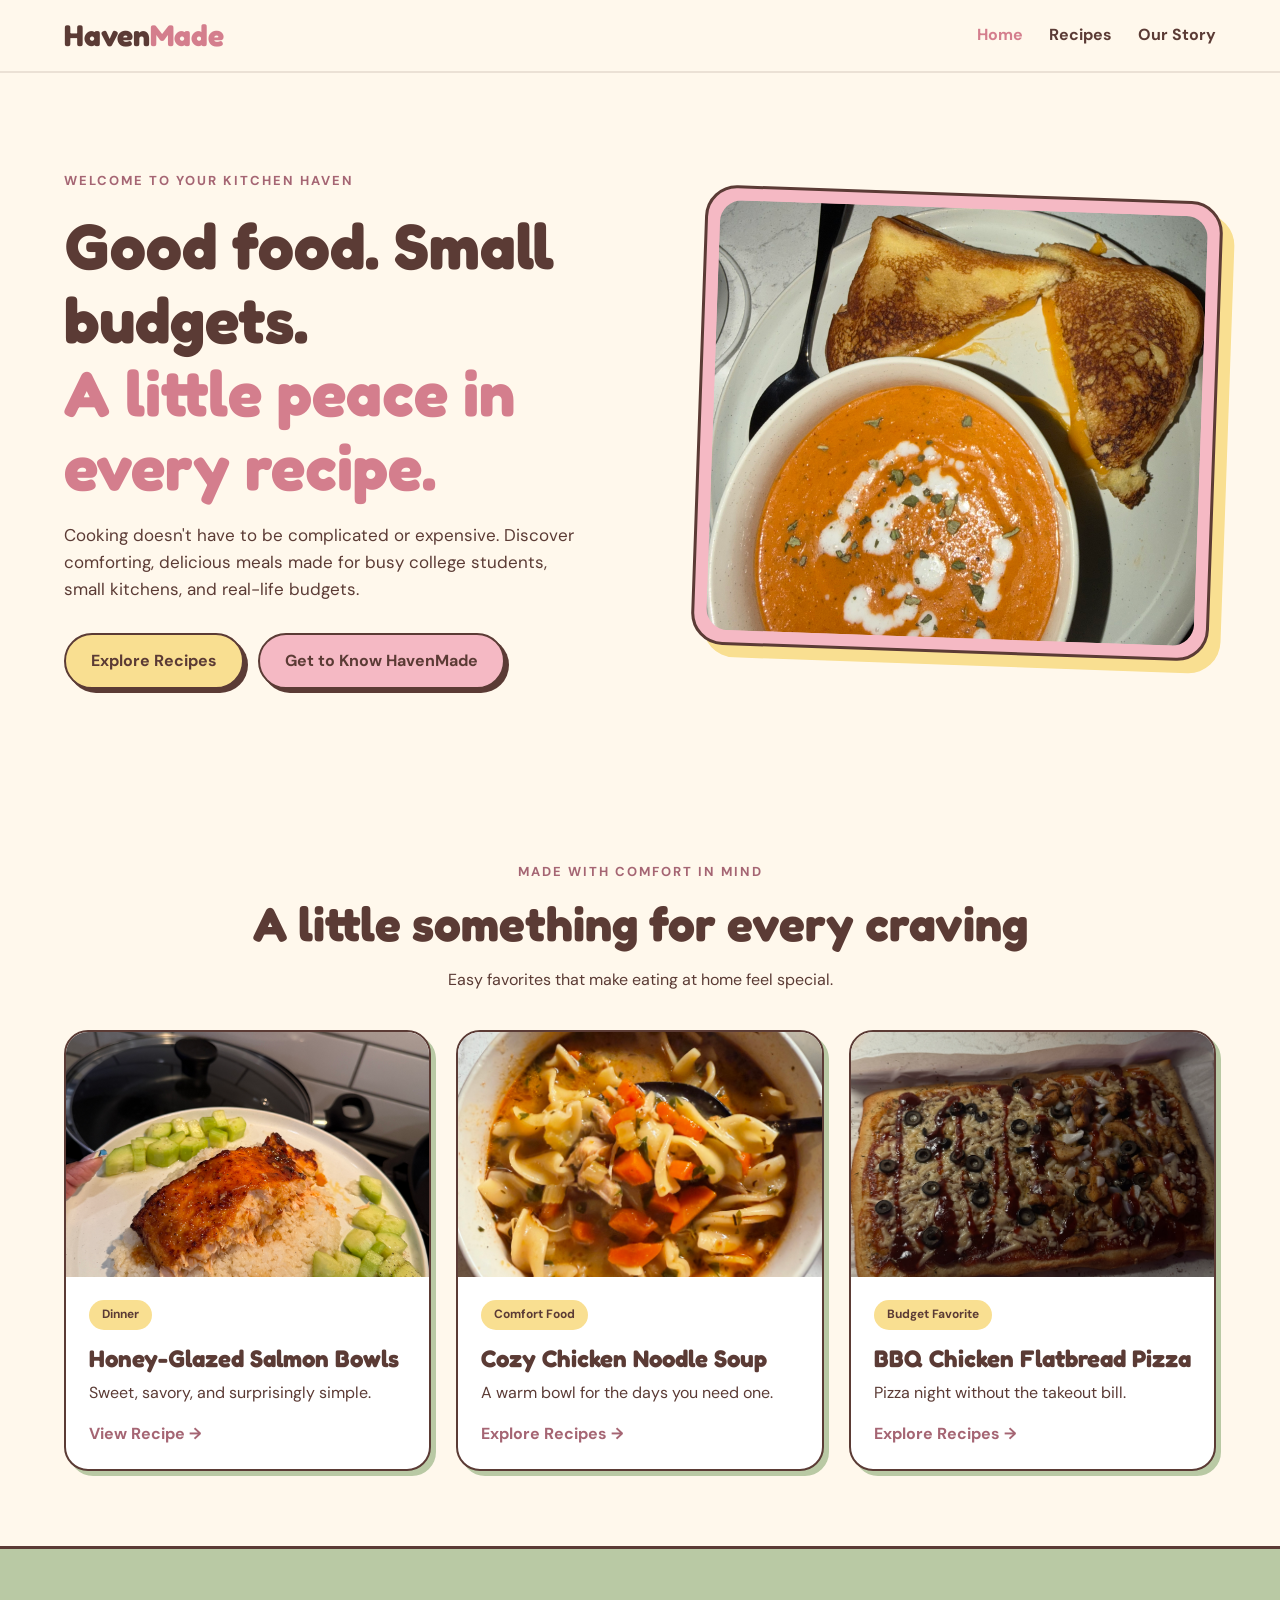
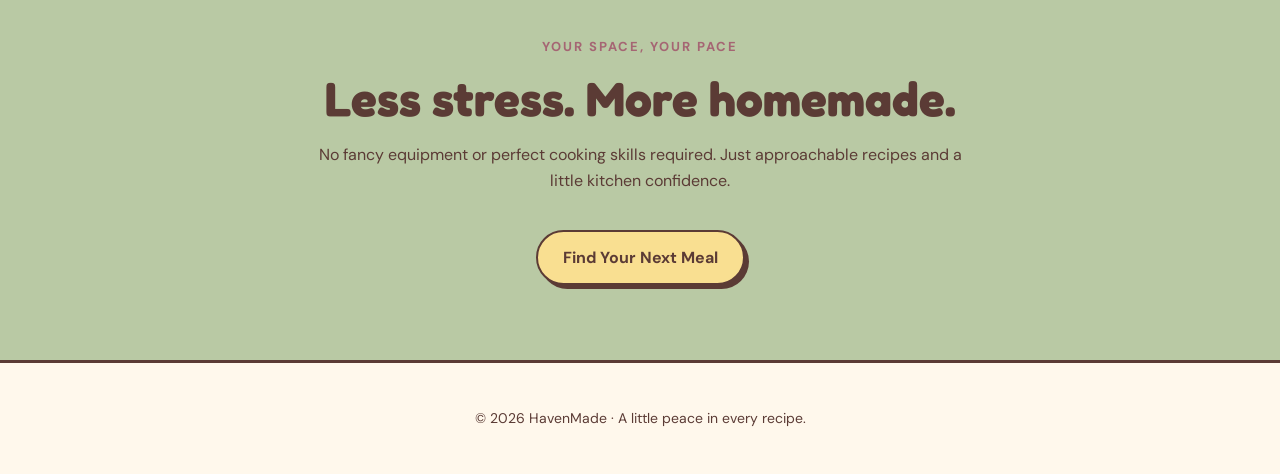
==== index.html @ dca0d2e9 "Initial HavenMade website with homepage, recipe gallery, and recipe details" ====
<!doctype html>
<html lang="en">
  <head>
    <meta charset="UTF-8" />
    <meta name="viewport" content="width=device-width, initial-scale=1.0" />
    <meta
      name="description"
      content="HavenMade: cozy, budget-friendly recipes for busy college students." />
    <title>HavenMade | Your Cozy Kitchen</title>
    <link rel="stylesheet" href="css/style.css" />
  </head>
  <body>
    <header class="site-header">
      <nav class="navbar" aria-label="Main navigation">
        <a class="logo" href="index.html">Haven<span>Made</span></a>

        <ul class="nav-links">
          <li><a href="index.html" aria-current="page">Home</a></li>
          <li><a href="recipes.html">Recipes</a></li>
          <li><a href="about.html">Our Story</a></li>
        </ul>
      </nav>
    </header>

    <main>
      <section class="hero">
        <div class="hero-content">
          <p class="eyebrow">Welcome to your kitchen haven</p>
          <h1>
            Good food. Small budgets. <em>A little peace in every recipe.</em>
          </h1>

          <p>
            Cooking doesn't have to be complicated or expensive. Discover
            comforting, delicious meals made for busy college students, small
            kitchens, and real-life budgets.
          </p>

          <div class="hero-buttons">
            <a class="btn btn-primary" href="recipes.html">Explore Recipes</a>
            <a class="btn btn-secondary" href="about.html"
              >Get to Know HavenMade</a
            >
          </div>
        </div>

        <div class="hero-image">
          <img
            src="images/tomato.jpeg"
            alt="Creamy tomato soup served with golden grilled cheese sandwiches" />
        </div>
      </section>

      <section class="featured section-container">
        <div class="section-heading">
          <p class="eyebrow">Made with comfort in mind</p>
          <h2>A little something for every craving</h2>
          <p>Easy favorites that make eating at home feel special.</p>
        </div>

        <div class="recipe-grid">
          <article class="recipe-card">
            <a href="recipe-detail.html">
              <img
                src="images/salmon.JPG"
                alt="Honey-glazed salmon served over rice with cucumbers" />
              <div class="recipe-card-content">
                <span class="recipe-tag">Dinner</span>
                <h3>Honey-Glazed Salmon Bowls</h3>
                <p>Sweet, savory, and surprisingly simple.</p>
                <span class="recipe-link">View Recipe →</span>
              </div>
            </a>
          </article>

          <article class="recipe-card">
            <a href="recipes.html">
              <img
                src="images/chickensoup.jpeg"
                alt="Homemade chicken noodle soup with carrots and noodles" />
              <div class="recipe-card-content">
                <span class="recipe-tag">Comfort Food</span>
                <h3>Cozy Chicken Noodle Soup</h3>
                <p>A warm bowl for the days you need one.</p>
                <span class="recipe-link">Explore Recipes →</span>
              </div>
            </a>
          </article>

          <article class="recipe-card">
            <a href="recipes.html">
              <img
                src="images/pizza.JPG"
                alt="Homemade barbecue chicken flatbread pizza" />
              <div class="recipe-card-content">
                <span class="recipe-tag">Budget Favorite</span>
                <h3>BBQ Chicken Flatbread Pizza</h3>
                <p>Pizza night without the takeout bill.</p>
                <span class="recipe-link">Explore Recipes →</span>
              </div>
            </a>
          </article>
        </div>
      </section>

      <section class="comfort-banner">
        <div class="section-container">
          <p class="eyebrow">Your space, your pace</p>
          <h2>Less stress. More homemade.</h2>
          <p>
            No fancy equipment or perfect cooking skills required. Just
            approachable recipes and a little kitchen confidence.
          </p>
          <a class="btn btn-primary" href="recipes.html">Find Your Next Meal</a>
        </div>
      </section>
    </main>

    <footer class="site-footer">
      <p>© 2026 HavenMade · A little peace in every recipe.</p>
    </footer>
  </body>
</html>
---- css/style.css ----
@import url("https://fonts.googleapis.com/css2?family=DM+Sans:wght@400;500;600;700&family=Fredoka:wght@400;500;600;700&display=swap");

:root {
  --cream: #fff8ec;
  --butter: #f9df91;
  --pink: #f5b9c4;
  --sage: #b9c9a4;
  --cocoa: #5b3b35;
  --rose: #d47e8d;
  --white: #ffffff;
}

* {
  box-sizing: border-box;
}

html {
  scroll-behavior: smooth;
}

body {
  margin: 0;
  background: var(--cream);
  color: var(--cocoa);
  font-family: "DM Sans", sans-serif;
  line-height: 1.6;
}

h1,
h2,
h3,
.logo {
  font-family: "Fredoka", sans-serif;
  line-height: 1.15;
}

a {
  color: inherit;
  text-decoration: none;
}

img {
  display: block;
  width: 100%;
}

.site-header {
  background: var(--cream);
  border-bottom: 2px solid rgba(91, 59, 53, 0.12);
  position: sticky;
  top: 0;
  z-index: 10;
}

.navbar {
  max-width: 1200px;
  margin: auto;
  padding: 18px 24px;
  display: flex;
  justify-content: space-between;
  align-items: center;
  gap: 20px;
}

.logo {
  font-size: 30px;
  font-weight: 700;
}

.logo span {
  color: var(--rose);
}

.nav-links {
  display: flex;
  gap: 26px;
  list-style: none;
  padding: 0;
  margin: 0;
  font-weight: 700;
}

.nav-links a {
  transition: color 0.25s ease;
}

.nav-links a:hover,
.nav-links a[aria-current="page"] {
  color: var(--rose);
}

.hero {
  max-width: 1200px;
  margin: auto;
  padding: 85px 24px;
  display: grid;
  grid-template-columns: 1.1fr 1fr;
  align-items: center;
  gap: 65px;
}

.eyebrow {
  font-size: 13px;
  font-weight: 700;
  text-transform: uppercase;
  letter-spacing: 2px;
  color: #a56573;
}

.hero h1 {
  font-size: clamp(40px, 5vw, 70px);
  margin: 18px 0;
}

.hero h1 em {
  display: block;
  color: var(--rose);
  font-style: normal;
}

.hero-content > p:not(.eyebrow) {
  max-width: 520px;
  font-size: 17px;
}

.hero-buttons {
  display: flex;
  flex-wrap: wrap;
  gap: 14px;
  margin-top: 30px;
}

.btn {
  display: inline-block;
  padding: 13px 25px;
  border: 2px solid var(--cocoa);
  border-radius: 100px;
  font-weight: 700;
  text-align: center;
  box-shadow: 4px 4px 0 var(--cocoa);
  transition:
    transform 0.25s ease,
    box-shadow 0.25s ease,
    background-color 0.25s ease;
}

.btn:hover {
  transform: translateY(-4px);
  box-shadow: 4px 8px 0 var(--cocoa);
}

.btn-primary {
  background: var(--butter);
}

.btn-secondary {
  background: var(--pink);
}

.hero-image {
  position: relative;
  padding: 12px;
  border: 3px solid var(--cocoa);
  border-radius: 32px;
  background: var(--pink);
  transform: rotate(2deg);
  box-shadow: 12px 12px 0 var(--butter);
  animation: gentle-float 5s ease-in-out infinite;
}

.hero-image img {
  height: 430px;
  object-fit: cover;
  border-radius: 22px;
}

.section-container {
  max-width: 1200px;
  margin: auto;
  padding: 75px 24px;
}

.section-heading {
  text-align: center;
  margin-bottom: 38px;
}

.section-heading h2,
.comfort-banner h2 {
  font-size: clamp(32px, 4vw, 48px);
  margin: 10px 0;
}

.recipe-grid {
  display: grid;
  grid-template-columns: repeat(3, 1fr);
  gap: 25px;
}

.recipe-card {
  background: white;
  border: 2px solid var(--cocoa);
  border-radius: 24px;
  overflow: hidden;
  box-shadow: 5px 5px 0 var(--sage);
  transition:
    transform 0.3s ease,
    box-shadow 0.3s ease;
}

.recipe-card:hover {
  transform: translateY(-8px) rotate(-1deg);
  box-shadow: 9px 12px 0 var(--pink);
}

.recipe-card img {
  height: 245px;
  object-fit: cover;
  transition: transform 0.35s ease;
}

.recipe-card:hover img {
  transform: scale(1.04);
}

.recipe-card-content {
  padding: 23px;
}

.recipe-tag {
  display: inline-block;
  padding: 5px 13px;
  background: var(--butter);
  border-radius: 100px;
  font-size: 12px;
  font-weight: 700;
}

.recipe-card h3 {
  font-size: 24px;
  margin: 15px 0 8px;
}

.recipe-card p {
  margin: 0 0 15px;
}

.recipe-link {
  font-weight: 700;
  color: #a56573;
}

.comfort-banner {
  background: var(--sage);
  text-align: center;
  border-top: 3px solid var(--cocoa);
  border-bottom: 3px solid var(--cocoa);
}

.comfort-banner .section-container {
  max-width: 720px;
}

.comfort-banner .btn {
  margin-top: 20px;
}

.site-footer {
  text-align: center;
  padding: 30px 20px;
  font-size: 14px;
}

a:focus-visible {
  outline: 3px solid #a56573;
  outline-offset: 5px;
}

/* Gentle, cozy animation */
@keyframes gentle-float {
  0%,
  100% {
    transform: translateY(0) rotate(2deg);
  }
  50% {
    transform: translateY(-10px) rotate(1deg);
  }
}

/* Tablet layout */
@media (max-width: 900px) {
  .hero {
    grid-template-columns: 1fr;
    gap: 35px;
    padding-top: 55px;
  }

  .hero-image img {
    height: 350px;
  }

  .recipe-grid {
    grid-template-columns: repeat(2, 1fr);
  }
}

/* Phone layout */
@media (max-width: 600px) {
  .navbar {
    flex-direction: column;
    gap: 12px;
  }

  .nav-links {
    gap: 18px;
    font-size: 14px;
  }

  .hero {
    padding: 45px 20px 60px;
  }

  .hero-image img {
    height: 270px;
  }

  .recipe-grid {
    grid-template-columns: 1fr;
  }

  .section-container {
    padding: 55px 20px;
  }

  .hero-buttons {
    flex-direction: column;
  }
}

/* Accessibility: respect reduced-motion settings */
@media (prefers-reduced-motion: reduce) {
  *,
  *::before,
  *::after {
    animation: none !important;
    transition: none !important;
    scroll-behavior: auto !important;
  }
}

/* Recipes page */
.recipes-intro {
  text-align: center;
  padding-top: 85px;
  padding-bottom: 30px;
  animation: fade-in-up 0.8s ease both;
}

.recipes-intro h1 {
  font-size: clamp(42px, 6vw, 76px);
  color: var(--rose);
  margin: 12px 0 18px;
}

.recipes-intro > p:last-child {
  max-width: 620px;
  margin: 0 auto;
  font-size: 18px;
}

.recipe-collection {
  padding-top: 35px;
}

.recipe-collection .recipe-card:nth-child(2) .recipe-tag,
.recipe-collection .recipe-card:nth-child(5) .recipe-tag {
  background: var(--pink);
}

.recipe-collection .recipe-card:nth-child(3) .recipe-tag,
.recipe-collection .recipe-card:nth-child(6) .recipe-tag {
  background: var(--sage);
}

.recipe-collection .recipe-card {
  animation: card-appear 0.7s ease both;
}

.recipe-collection .recipe-card:nth-child(2) {
  animation-delay: 0.08s;
}
.recipe-collection .recipe-card:nth-child(3) {
  animation-delay: 0.16s;
}
.recipe-collection .recipe-card:nth-child(4) {
  animation-delay: 0.24s;
}
.recipe-collection .recipe-card:nth-child(5) {
  animation-delay: 0.32s;
}
.recipe-collection .recipe-card:nth-child(6) {
  animation-delay: 0.4s;
}

/* Animation 2: heading entrance */
@keyframes fade-in-up {
  from {
    opacity: 0;
    transform: translateY(24px);
  }
  to {
    opacity: 1;
    transform: translateY(0);
  }
}

/* Animation 3: recipe card entrance */
@keyframes card-appear {
  from {
    opacity: 0;
    transform: scale(0.94);
  }
  to {
    opacity: 1;
    transform: scale(1);
  }
}

@media (max-width: 600px) {
  .recipes-intro {
    padding-top: 55px;
  }
}

/* Individual recipe details */
.detail-intro {
  text-align: center;
  padding-bottom: 30px;
  animation: fade-in-up 0.8s ease both;
}

.detail-intro h1 {
  color: var(--rose);
  font-size: clamp(36px, 5vw, 64px);
  margin: 12px 0;
}

.back-link {
  display: inline-block;
  margin-top: 18px;
  font-weight: 700;
  color: #a56573;
}

.back-link:hover {
  text-decoration: underline;
}

.full-recipe {
  border-top: 2px dashed var(--sage);
  scroll-margin-top: 110px;
}

.recipe-top {
  display: grid;
  grid-template-columns: 1fr 1fr;
  gap: 35px;
  align-items: center;
  margin-bottom: 30px;
}

.recipe-top h2 {
  font-size: clamp(30px, 4vw, 48px);
  margin: 15px 0;
}

.recipe-top > img {
  height: 320px;
  object-fit: cover;
  border: 3px solid var(--cocoa);
  border-radius: 25px;
  box-shadow: 8px 8px 0 var(--pink);
}

.recipe-facts {
  display: flex;
  flex-wrap: wrap;
  gap: 12px;
  margin-top: 20px;
}

.recipe-facts span {
  background: var(--butter);
  padding: 8px 14px;
  border-radius: 100px;
  font-weight: 700;
  font-size: 14px;
}

.recipe-columns {
  display: grid;
  grid-template-columns: 1fr 1.4fr;
  gap: 25px;
}

.ingredients-box,
.steps-box {
  border: 2px solid var(--cocoa);
  border-radius: 24px;
  padding: 25px;
}

.ingredients-box {
  background: #fce7ea;
}

.steps-box {
  background: #f4f6e9;
}

.ingredients-box h3,
.steps-box h3 {
  font-size: 26px;
  margin-top: 0;
}

.ingredients-box li,
.steps-box li {
  margin-bottom: 12px;
  padding-left: 5px;
}

.ingredients-box ul,
.steps-box ol {
  padding-left: 22px;
}

@media (max-width: 700px) {
  .recipe-top,
  .recipe-columns {
    grid-template-columns: 1fr;
  }

  .recipe-top > img {
    height: 250px;
  }

  .ingredients-box,
  .steps-box {
    padding: 20px;
  }
}
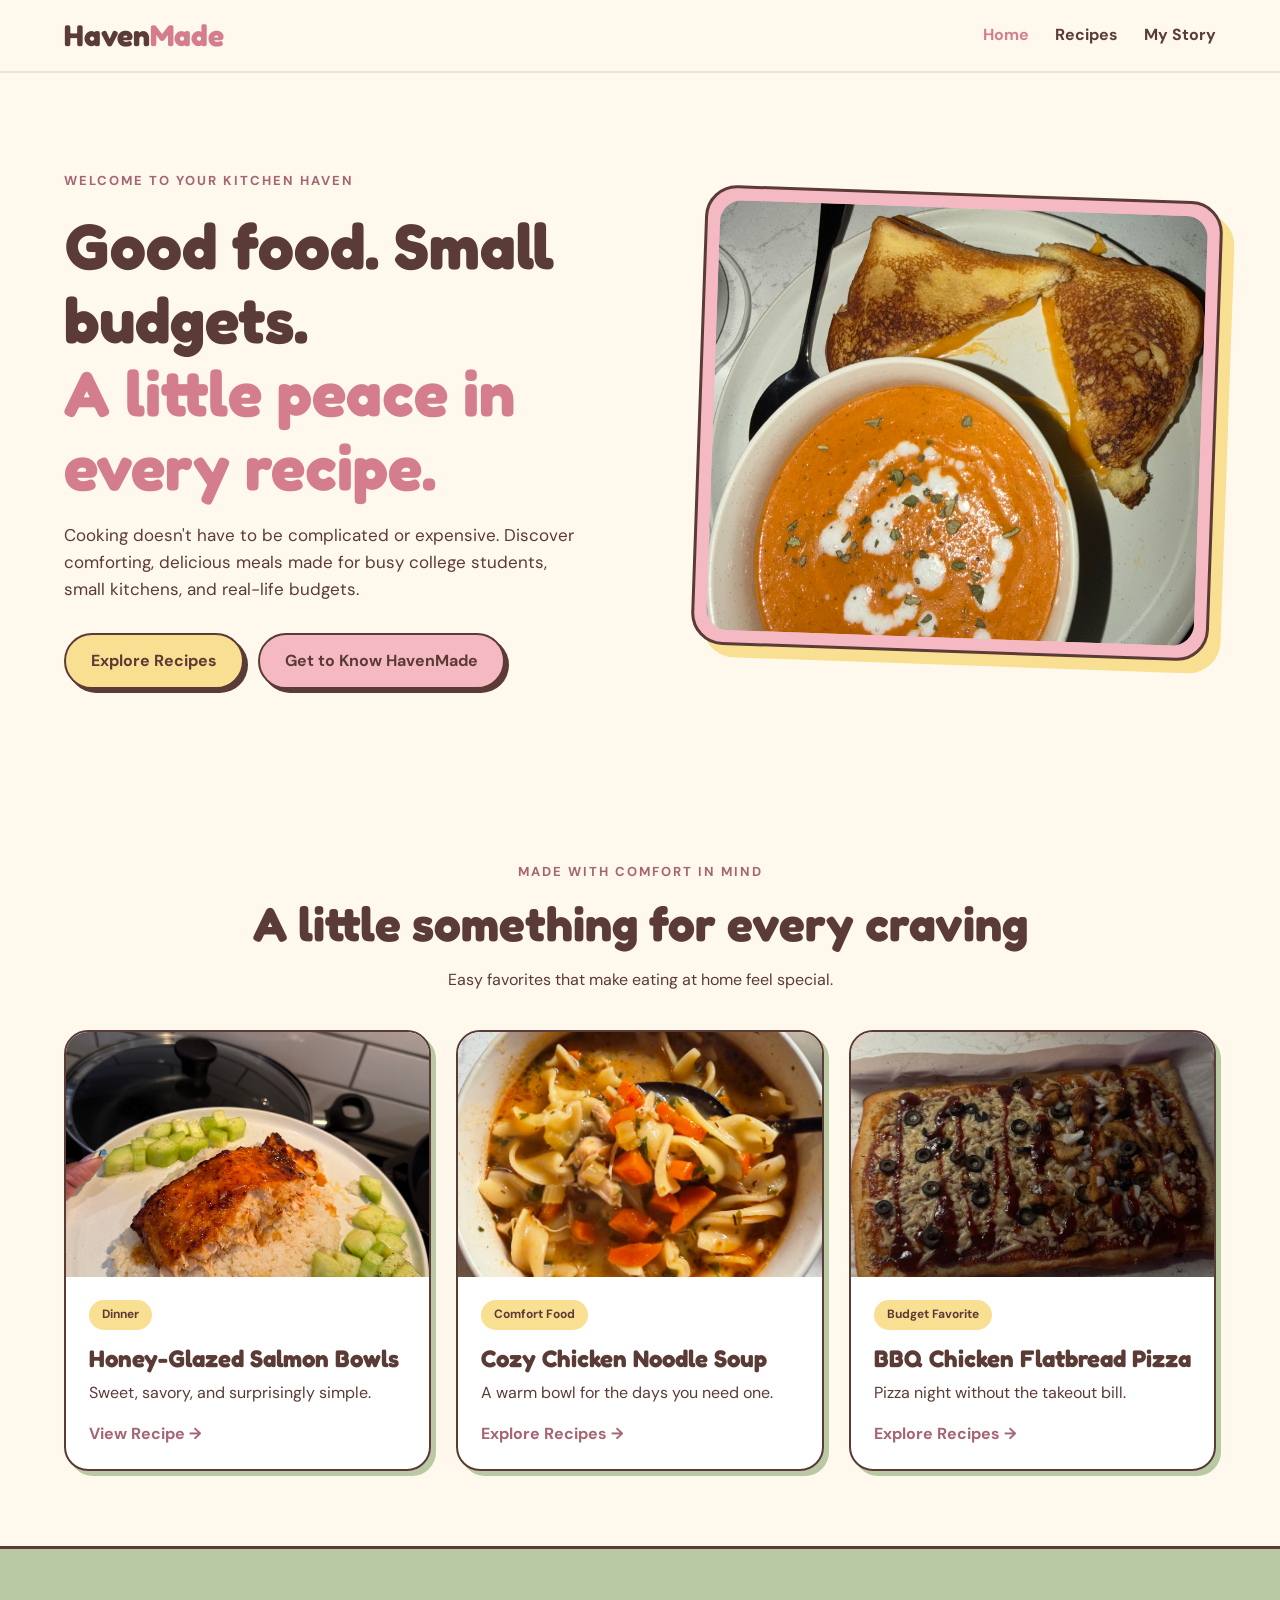
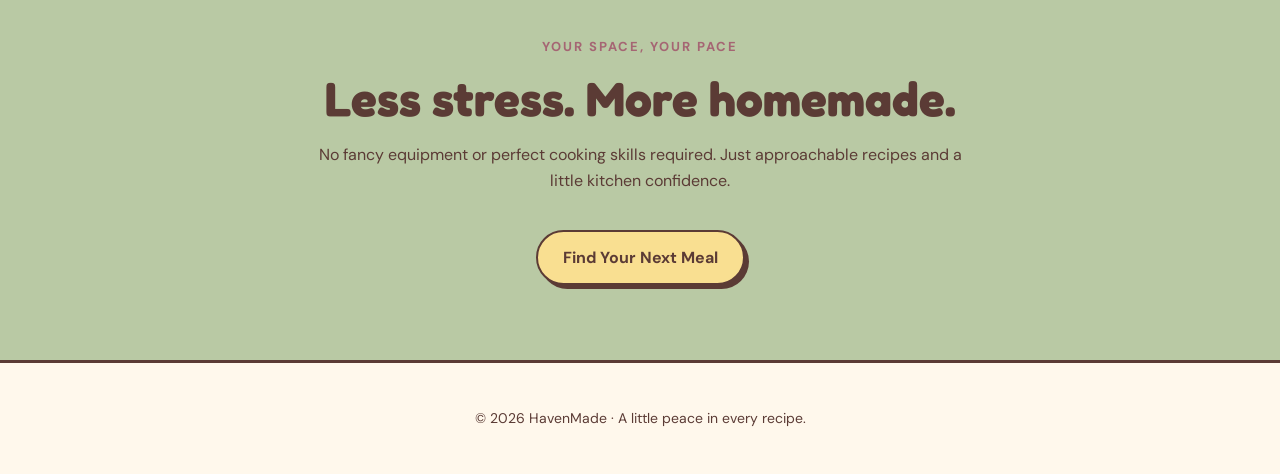
==== commit 03b2b20e: "Personalize website content and update My Story page." ====
--- a/index.html
+++ b/index.html
@@ -17,7 +17,7 @@
         <ul class="nav-links">
           <li><a href="index.html" aria-current="page">Home</a></li>
           <li><a href="recipes.html">Recipes</a></li>
-          <li><a href="about.html">Our Story</a></li>
+          <li><a href="about.html">My Story</a></li>
         </ul>
       </nav>
     </header>
--- a/css/style.css
+++ b/css/style.css
@@ -550,3 +550,142 @@
     padding: 20px;
   }
 }
+
+/* Our Story page */
+.about-hero {
+  text-align: center;
+  padding-bottom: 40px;
+  animation: fade-in-up 0.8s ease both;
+}
+
+.about-hero h1 {
+  color: var(--rose);
+  font-size: clamp(40px, 6vw, 70px);
+  margin: 15px 0;
+}
+
+.about-subtitle {
+  max-width: 650px;
+  margin: auto;
+  font-size: 19px;
+}
+
+.about-story {
+  display: grid;
+  grid-template-columns: 1fr 1.1fr;
+  gap: 65px;
+  align-items: center;
+  padding-top: 35px;
+}
+
+.about-story-image {
+  padding: 12px;
+  border: 3px solid var(--cocoa);
+  border-radius: 30px;
+  background: var(--pink);
+  box-shadow: 12px 12px 0 var(--butter);
+  transform: rotate(-2deg);
+}
+
+.about-story-image img {
+  height: 430px;
+  object-fit: cover;
+  border-radius: 20px;
+}
+
+.about-story-text h2 {
+  font-size: clamp(30px, 4vw, 48px);
+  margin: 18px 0;
+}
+
+.about-story-text p {
+  font-size: 17px;
+}
+
+.values-grid {
+  display: grid;
+  grid-template-columns: repeat(3, 1fr);
+  gap: 25px;
+}
+
+.value-card {
+  padding: 35px 25px;
+  border: 2px solid var(--cocoa);
+  border-radius: 25px;
+  text-align: center;
+  box-shadow: 5px 5px 0 var(--cocoa);
+  transition: transform 0.3s ease;
+}
+
+.value-card:hover {
+  transform: translateY(-7px) rotate(1deg);
+}
+
+.value-pink {
+  background: var(--pink);
+}
+
+.value-yellow {
+  background: var(--butter);
+}
+
+.value-green {
+  background: var(--sage);
+}
+
+.value-icon {
+  font-size: 45px;
+}
+
+.value-card h3 {
+  font-size: 25px;
+}
+
+@media (max-width: 800px) {
+  .about-story {
+    grid-template-columns: 1fr;
+    gap: 35px;
+  }
+
+  .about-story-image img {
+    height: 330px;
+  }
+
+  .values-grid {
+    grid-template-columns: 1fr;
+  }
+}
+
+/* Contact section */
+.contact-section {
+  text-align: center;
+}
+
+.contact-card {
+  max-width: 750px;
+  margin: auto;
+  padding: 55px 30px;
+  background: var(--pink);
+  border: 3px solid var(--cocoa);
+  border-radius: 35px;
+  box-shadow: 10px 10px 0 var(--butter);
+}
+
+.contact-card h2 {
+  font-size: clamp(34px, 5vw, 55px);
+  margin: 12px 0;
+}
+
+.contact-card > p:not(.eyebrow) {
+  max-width: 500px;
+  margin: 18px auto;
+}
+
+.contact-card .btn {
+  margin-top: 15px;
+}
+
+.contact-email {
+  font-size: 14px;
+  overflow-wrap: anywhere;
+}
